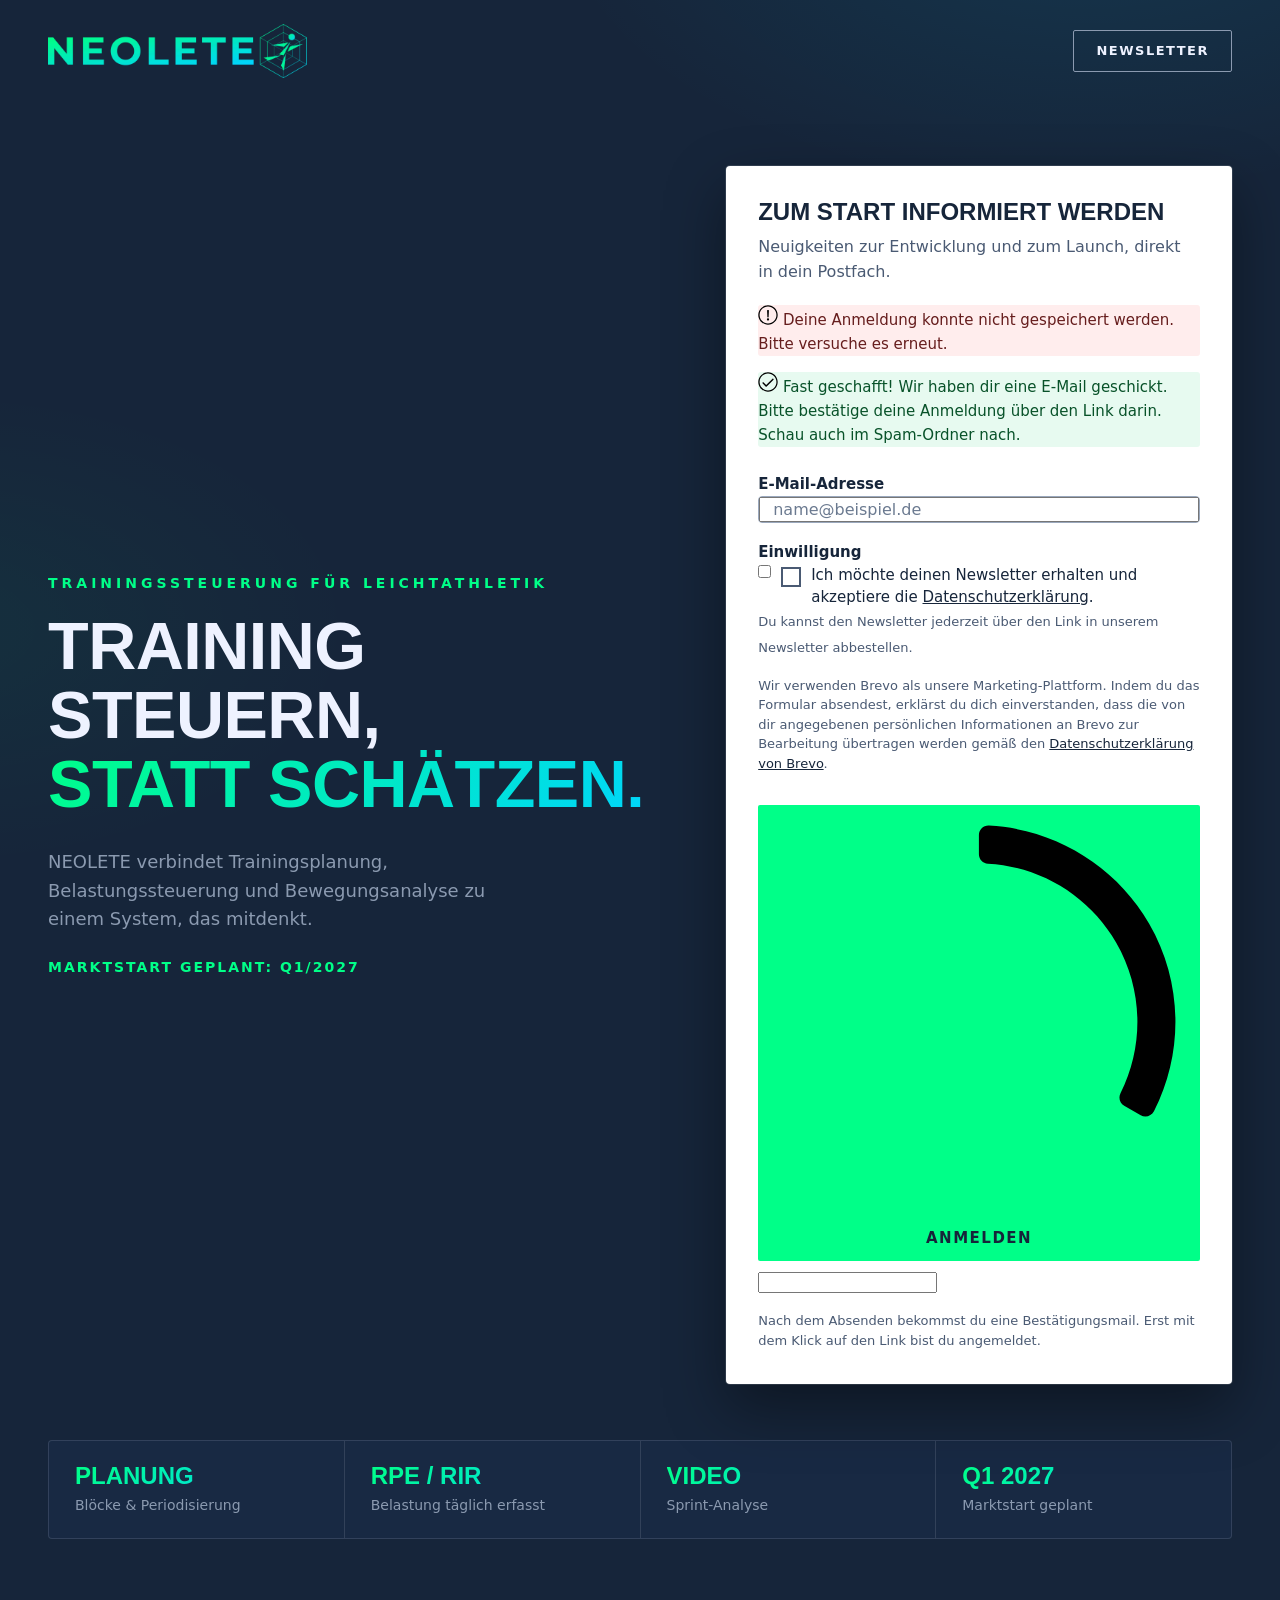
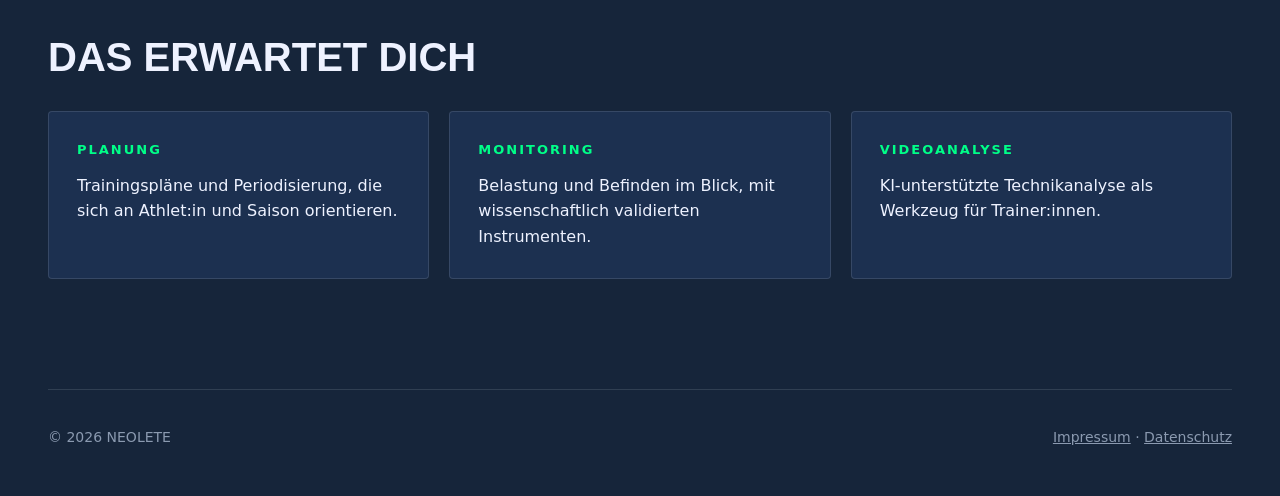
==== index.html @ 00f1e807 "Add files via upload" ====
<!DOCTYPE html>
<html lang="de">
<head>
<meta charset="utf-8">
<meta name="viewport" content="width=device-width, initial-scale=1, viewport-fit=cover">
<title>NEOLETE – Training steuern, statt schätzen</title>
<meta name="description" content="NEOLETE: Trainingssteuerung für Leichtathletik. Planung, Monitoring und Videoanalyse in einem System. Marktstart geplant Q1/2027. Jetzt für den Newsletter eintragen.">
<meta name="theme-color" content="#16253A">
<link rel="icon" type="image/png" href="favicon.png">
<link rel="apple-touch-icon" href="apple-touch-icon.png">
<link rel="preload" href="fonts/montserrat-latin-800-normal.woff2" as="font" type="font/woff2" crossorigin>
<!-- Brevo-Formular-Styles (muss VOR style.css stehen, damit unsere Anpassungen greifen) -->
<link rel="stylesheet" href="https://sibforms.com/forms/end-form/build/sib-styles.css">
<link rel="stylesheet" href="style.css">
</head>
<body>
<nav>
  <a class="logo" href="index.html" aria-label="NEOLETE Startseite"><img src="logo-neolete.png" alt="NEOLETE" width="259" height="54"></a>
  <a class="nav-cta" href="#newsletter">Newsletter</a>
</nav>

<main>
<section class="hero">
  <div>
    <div class="eyebrow">Trainingssteuerung für Leichtathletik</div>
    <h1>Training steuern,<span class="accent">statt schätzen.</span></h1>
    <p class="hero-sub">NEOLETE verbindet Trainingsplanung, Belastungssteuerung und Bewegungsanalyse zu einem System, das mitdenkt.</p>
    <p class="launch">Marktstart geplant: Q1/2027</p>
  </div>

  <div class="signup" id="newsletter">
    <h2>Zum Start informiert werden</h2>
    <p class="sub">Neuigkeiten zur Entwicklung und zum Launch, direkt in dein Postfach.</p>

    <!-- ===== BREVO-FORMULAR ===== -->
    <div class="sib-form">
      <div id="sib-form-container" class="sib-form-container">
        <div id="error-message" class="sib-form-message-panel" style="font-size:15px; text-align:left; color:#661d1d; background-color:#ffeded; border-color:#ff4949; border-radius:3px;">
          <div class="sib-form-message-panel__text sib-form-message-panel__text--center">
            <svg viewBox="0 0 512 512" class="sib-icon sib-notification__icon" aria-hidden="true">
              <path d="M256 40c118.621 0 216 96.075 216 216 0 119.291-96.61 216-216 216-119.244 0-216-96.562-216-216 0-119.203 96.602-216 216-216m0-32C119.043 8 8 119.083 8 256c0 136.997 111.043 248 248 248s248-111.003 248-248C504 119.083 392.957 8 256 8zm-11.49 120h22.979c6.823 0 12.274 5.682 11.99 12.5l-7 168c-.268 6.428-5.556 11.5-11.99 11.5h-8.979c-6.433 0-11.722-5.073-11.99-11.5l-7-168c-.283-6.818 5.167-12.5 11.99-12.5zM256 340c-15.464 0-28 12.536-28 28s12.536 28 28 28 28-12.536 28-28-12.536-28-28-28z" />
            </svg>
            <span class="sib-form-message-panel__inner-text">Deine Anmeldung konnte nicht gespeichert werden. Bitte versuche es erneut.</span>
          </div>
        </div>
        <div></div>
        <div id="success-message" class="sib-form-message-panel" style="font-size:15px; text-align:left; color:#085229; background-color:#e7faf0; border-color:#13ce66; border-radius:3px;">
          <div class="sib-form-message-panel__text sib-form-message-panel__text--center">
            <svg viewBox="0 0 512 512" class="sib-icon sib-notification__icon" aria-hidden="true">
              <path d="M256 8C119.033 8 8 119.033 8 256s111.033 248 248 248 248-111.033 248-248S392.967 8 256 8zm0 464c-118.664 0-216-96.055-216-216 0-118.663 96.055-216 216-216 118.664 0 216 96.055 216 216 0 118.663-96.055 216-216 216zm141.63-274.961L217.15 376.071c-4.705 4.667-12.303 4.637-16.97-.068l-85.878-86.572c-4.667-4.705-4.637-12.303.068-16.97l8.52-8.451c4.705-4.667 12.303-4.637 16.97.068l68.976 69.533 163.441-162.13c4.705-4.667 12.303-4.637 16.97.068l8.451 8.52c4.668 4.705 4.637 12.303-.068 16.97z" />
            </svg>
            <span class="sib-form-message-panel__inner-text">Fast geschafft! Wir haben dir eine E-Mail geschickt. Bitte bestätige deine Anmeldung über den Link darin. Schau auch im Spam-Ordner nach.</span>
          </div>
        </div>
        <div></div>
        <div id="sib-container" class="sib-container--large sib-container--vertical">
          <form id="sib-form" method="POST" action="https://c2e637a5.sibforms.com/serve/[base64]" data-type="subscription">

            <div class="blk">
              <div class="sib-input sib-form-block">
                <div class="form__entry entry_block">
                  <div class="form__label-row">
                    <label class="entry__label" for="EMAIL" data-required="*">E-Mail-Adresse</label>
                    <div class="entry__field">
                      <input class="input" type="text" id="EMAIL" name="EMAIL" autocomplete="email" inputmode="email" value="" placeholder="name@beispiel.de" data-required="true" required />
                    </div>
                  </div>
                  <label class="entry__error entry__error--primary"></label>
                </div>
              </div>
            </div>

            <div class="blk">
              <div class="sib-optin sib-form-block" data-required="true">
                <div class="form__entry entry_mcq">
                  <div class="form__label-row">
                    <label class="entry__label" for="OPT_IN" data-required="*">Einwilligung</label>
                    <div class="entry__choice">
                      <label>
                        <input type="checkbox" class="input_replaced" value="1" id="OPT_IN" name="OPT_IN" required />
                        <span class="checkbox checkbox_tick_positive"></span><span class="optin-text"><p>Ich möchte deinen Newsletter erhalten und akzeptiere die <a href="datenschutz.html" target="_blank" rel="noopener">Datenschutzerklärung</a>.</p></span>
                      </label>
                    </div>
                  </div>
                  <label class="entry__error entry__error--primary"></label>
                  <label class="entry__specification">Du kannst den Newsletter jederzeit über den Link in unserem Newsletter abbestellen.</label>
                </div>
              </div>
            </div>

            <div class="blk">
              <div class="sib-form__declaration">
                <div class="declaration-text">
                  <p>Wir verwenden Brevo als unsere Marketing-Plattform. Indem du das Formular absendest, erklärst du dich einverstanden, dass die von dir angegebenen persönlichen Informationen an Brevo zur Bearbeitung übertragen werden gemäß den <a href="https://www.brevo.com/de/legal/privacypolicy/" target="_blank" rel="nofollow noopener">Datenschutzerklärung von Brevo</a>.</p>
                </div>
              </div>
            </div>

            <div class="blk">
              <div class="sib-captcha sib-form-block">
                <div class="form__entry entry_block">
                  <div class="form__label-row">
                    <script>
                      function handleCaptchaResponse() {
                        var event = new Event('captchaChange');
                        document.getElementById('sib-captcha').dispatchEvent(event);
                        window.grecaptcha = window.turnstile;
                      }
                    </script>
                    <div class="cf-turnstile g-recaptcha" data-sitekey="0x4AAAAAAFOcVAyYK67vVEDe" id="sib-captcha" data-callback="handleCaptchaResponse" data-language="de"></div>
                  </div>
                  <label class="entry__error entry__error--primary"></label>
                </div>
              </div>
            </div>

            <div class="blk">
              <div class="sib-form-block">
                <button class="sib-form-block__button sib-form-block__button-with-loader" form="sib-form" type="submit">
                  <svg class="icon clickable__icon progress-indicator__icon sib-hide-loader-icon" viewBox="0 0 512 512" aria-hidden="true">
                    <path d="M460.116 373.846l-20.823-12.022c-5.541-3.199-7.54-10.159-4.663-15.874 30.137-59.886 28.343-131.652-5.386-189.946-33.641-58.394-94.896-95.833-161.827-99.676C261.028 55.961 256 50.751 256 44.352V20.309c0-6.904 5.808-12.337 12.703-11.982 83.556 4.306 160.163 50.864 202.11 123.677 42.063 72.696 44.079 162.316 6.031 236.832-3.14 6.148-10.75 8.461-16.728 5.01z" />
                  </svg>
                  Anmelden
                </button>
              </div>
            </div>

            <input type="text" name="email_address_check" value="" class="input--hidden">
            <input type="hidden" name="locale" value="de">
          </form>
        </div>
      </div>
    </div>
    <!-- ===== ENDE BREVO ===== -->

    <p class="fine">Nach dem Absenden bekommst du eine Bestätigungsmail. Erst mit dem Klick auf den Link bist du angemeldet.</p>
  </div>
</section>

<section>
  <div class="readouts">
    <div class="readout"><div class="num">Planung</div><div class="lbl">Blöcke &amp; Periodisierung</div></div>
    <div class="readout"><div class="num">RPE / RIR</div><div class="lbl">Belastung täglich erfasst</div></div>
    <div class="readout"><div class="num">Video</div><div class="lbl">Sprint-Analyse</div></div>
    <div class="readout"><div class="num">Q1 2027</div><div class="lbl">Marktstart geplant</div></div>
  </div>
</section>

<section class="features">
  <h2>Das erwartet dich</h2>
  <div class="grid">
    <div class="card"><h3>Planung</h3><p>Trainingspläne und Periodisierung, die sich an Athlet:in und Saison orientieren.</p></div>
    <div class="card"><h3>Monitoring</h3><p>Belastung und Befinden im Blick, mit wissenschaftlich validierten Instrumenten.</p></div>
    <div class="card"><h3>Videoanalyse</h3><p>KI-unterstützte Technikanalyse als Werkzeug für Trainer:innen.</p></div>
  </div>
</section>
</main>

<footer>
  <span>© <span id="y">2026</span> NEOLETE</span>
  <span><a href="impressum.html">Impressum</a> · <a href="datenschutz.html">Datenschutz</a></span>
</footer>

<script>
  try { document.getElementById('y').textContent = new Date().getFullYear(); } catch (e) {}
</script>

<!-- Brevo-Formular: Konfiguration und Skripte (am Seitenende) -->
<script>
  window.REQUIRED_CODE_ERROR_MESSAGE = 'Wähle bitte einen Ländervorwahl aus.';
  window.LOCALE = 'de';
  window.EMAIL_INVALID_MESSAGE = window.SMS_INVALID_MESSAGE = "Die eingegebenen Informationen sind nicht gültig. Bitte überprüfe das Feldformat und versuche es erneut.";
  window.REQUIRED_ERROR_MESSAGE = "Dieses Feld darf nicht leer sein. ";
  window.GENERIC_INVALID_MESSAGE = "Die eingegebenen Informationen sind nicht gültig. Bitte überprüfe das Feldformat und versuche es erneut.";
  window.INVALID_NUMBER = "Die eingegebenen Informationen sind nicht gültig. Bitte überprüfe das Feldformat und versuche es erneut.";
  window.INVALID_DATE = "Bitte gib ein gültiges Datum ein";
  window.REQUIRED_MULTISELECT_MESSAGE = 'Wähle bitte mindestens eine Option aus';
  window.translation = {
    common: {
      selectedList: '{quantity} Liste ausgewählt',
      selectedLists: '{quantity} Listen ausgewählt',
      selectedOption: '{quantity} ausgewählt',
      selectedOptions: '{quantity} ausgewählt',
    }
  };
  var AUTOHIDE = Boolean(0);
</script>
<script defer src="https://sibforms.com/forms/end-form/build/main.js"></script>
<script src="https://challenges.cloudflare.com/turnstile/v0/api.js" async defer></script>
</body>
</html>
---- style.css ----
/* NEOLETE – Marken-CSS (Navy #16253A, Verlauf Grün→Blau, Montserrat + Poppins) */
@font-face{font-family:"Poppins";font-weight:400;font-style:normal;font-display:swap;src:url(fonts/poppins-latin-400-normal.woff2) format("woff2")}
@font-face{font-family:"Poppins";font-weight:500;font-style:normal;font-display:swap;src:url(fonts/poppins-latin-500-normal.woff2) format("woff2")}
@font-face{font-family:"Poppins";font-weight:600;font-style:normal;font-display:swap;src:url(fonts/poppins-latin-600-normal.woff2) format("woff2")}
@font-face{font-family:"Montserrat";font-weight:700;font-style:normal;font-display:swap;src:url(fonts/montserrat-latin-700-normal.woff2) format("woff2")}
@font-face{font-family:"Montserrat";font-weight:800;font-style:normal;font-display:swap;src:url(fonts/montserrat-latin-800-normal.woff2) format("woff2")}

:root{
  --navy:#16253A; --navy-2:#1c3050;
  --green:#00ff88; --blue:#00d4ff;
  --off:#eef2ff; --off-dim:#8b9ab0;
  --line:rgba(238,242,255,.12);
  --grad:linear-gradient(135deg,#00ff88,#00d4ff);
  --body:"Poppins",system-ui,-apple-system,"Segoe UI",Roboto,Arial,sans-serif;
  --head:"Montserrat","Poppins",Arial,sans-serif;
}
*{box-sizing:border-box;margin:0}
html{scroll-behavior:smooth}
body{background:var(--navy);color:var(--off);font-family:var(--body);line-height:1.6;-webkit-font-smoothing:antialiased;
  background-image:radial-gradient(900px 500px at 85% -5%,rgba(0,212,255,.10),transparent 60%),radial-gradient(700px 400px at -5% 30%,rgba(0,255,136,.05),transparent 60%);
  background-repeat:no-repeat}
a{color:var(--blue)}
a:focus-visible,button:focus-visible,input:focus-visible{outline:3px solid var(--blue);outline-offset:3px}

/* NAV */
nav{display:flex;justify-content:space-between;align-items:center;max-width:1280px;margin:0 auto;padding:24px 48px}
.logo{display:flex;align-items:center;text-decoration:none}
.logo img{height:54px;width:auto;display:block}
.nav-cta{color:var(--off);border:1px solid var(--off-dim);padding:10px 22px;font-size:13px;font-weight:600;letter-spacing:1.5px;text-transform:uppercase;border-radius:2px;text-decoration:none;transition:all .25s}
.nav-cta:hover{background:var(--green);border-color:var(--green);color:var(--navy)}

section{max-width:1280px;margin:0 auto;padding:0 48px}
.eyebrow{color:var(--green);font-size:14px;letter-spacing:4px;text-transform:uppercase;font-weight:600;margin-bottom:18px}

/* HERO */
.hero{display:grid;grid-template-columns:1.1fr .9fr;gap:60px;align-items:center;padding-top:64px;padding-bottom:56px}
.hero h1{font-family:var(--head);font-size:clamp(34px,5.2vw,68px);line-height:1.04;font-weight:800;letter-spacing:-.5px;text-transform:uppercase;color:var(--off)}
.hero h1 .accent{display:block;background:var(--grad);-webkit-background-clip:text;background-clip:text;color:transparent}
.hero-sub{margin-top:28px;font-size:18px;line-height:1.6;color:var(--off-dim);max-width:480px}
.launch{margin-top:22px;font-weight:700;letter-spacing:2px;text-transform:uppercase;font-size:14px;color:var(--green)}

/* Anmelde-Karte */
.signup{background:#fff;color:var(--navy);border-radius:4px;padding:32px;box-shadow:0 0 0 1px var(--line),0 24px 60px rgba(0,0,0,.4)}
.signup h2{font-family:var(--head);font-weight:800;text-transform:uppercase;font-size:24px;line-height:1.15;margin-bottom:8px;color:var(--navy)}
.signup .sub{color:#4a5a73;font-size:16px;margin-bottom:20px}
.signup .fine{margin-top:16px;font-size:13px;color:#4a5a73}
.signup .fine a{color:var(--navy)}

/* Readouts */
.readouts{display:flex;border:1px solid var(--line);border-radius:4px;background:rgba(28,48,80,.45);margin-bottom:96px}
.readout{flex:1;padding:22px 26px;border-right:1px solid var(--line)}
.readout:last-child{border-right:0}
.readout .num{font-family:var(--head);font-size:24px;font-weight:800;text-transform:uppercase;line-height:1.1;background:var(--grad);-webkit-background-clip:text;background-clip:text;color:transparent}
.readout .lbl{font-size:14px;color:var(--off-dim);margin-top:4px}

/* Features */
.features h2{font-family:var(--head);font-weight:800;text-transform:uppercase;font-size:clamp(28px,3.6vw,40px);line-height:1.1;margin-bottom:32px}
.grid{display:grid;grid-template-columns:repeat(3,1fr);gap:20px;margin-bottom:110px}
.card{background:var(--navy-2);border:1px solid var(--line);border-radius:4px;padding:28px}
.card h3{font-size:13px;letter-spacing:2px;text-transform:uppercase;color:var(--green);margin-bottom:12px}
.card p{color:var(--off);font-size:16px}

footer{border-top:1px solid var(--line);width:calc(100% - 96px);max-width:1184px;margin:0 auto;padding:36px 0 48px;display:flex;justify-content:space-between;gap:20px;flex-wrap:wrap;color:var(--off-dim);font-size:14px}
footer a{color:var(--off-dim)}

/* Rechtstexte */
.legal{max-width:820px;padding-top:32px;padding-bottom:96px}
.legal h1{font-family:var(--head);font-weight:800;text-transform:uppercase;font-size:36px;margin-bottom:20px}
.legal h2{font-size:14px;letter-spacing:2px;text-transform:uppercase;color:var(--green);margin:36px 0 10px}
.legal p{margin-bottom:12px}
.todo{background:#fff3a3;color:#222;padding:0 4px;border-radius:2px}

@media(max-width:900px){
  nav{padding:18px 22px}
  .logo img{height:40px}
  section{padding:0 24px}
  .hero{grid-template-columns:1fr;gap:40px;padding-top:32px}
  .readouts{display:grid;grid-template-columns:1fr 1fr;margin-bottom:64px}
  .readout{border-bottom:1px solid var(--line);padding:18px 18px}
  .readout:nth-child(2n){border-right:0}
  .readout:nth-child(n+3){border-bottom:0}
  .readout .num{font-size:20px}
  .grid{grid-template-columns:1fr;margin-bottom:72px}
  footer{width:calc(100% - 48px);padding:28px 0 40px}
}
@media(prefers-reduced-motion:reduce){html{scroll-behavior:auto}}

/* ===== Brevo-Formular in der Anmelde-Karte ===== */
.signup .sib-form{background:transparent!important;padding:0!important;margin:0!important;text-align:left!important;font-family:var(--body)!important;background-attachment:scroll!important}
.signup .sib-form *{font-family:var(--body)}
.signup #sib-container{background:transparent!important;border:0!important;padding:0!important;margin:0!important;max-width:100%!important;display:block!important;width:100%}
.signup .blk{padding:8px 0}
.signup .sib-form-block{padding:0!important}
.signup .entry__label{font-size:15px;font-weight:600;color:var(--navy);margin-bottom:6px}
.signup .entry__field{display:flex;width:100%;max-width:100%;border:1px solid #9aa8bd;border-radius:4px;background:#fff}
.signup .entry__field .input{flex:1;width:auto;font-size:16px;color:var(--navy);padding-left:12px;padding-right:12px}
.signup .entry__field:focus-within{box-shadow:0 0 0 3px rgba(0,212,255,.35);border-color:#00a3c4}
.signup .sib-form ::placeholder{color:#6b7a90!important;opacity:1}
.signup .entry__specification{font-size:13px;color:#4a5a73;margin-top:8px}
.signup .entry__error{font-size:14px;color:#b3261e}
.signup .entry__choice{padding-left:0;text-indent:0;font-size:15px;color:var(--navy)}
.signup .entry__choice label{display:flex!important;gap:10px;align-items:flex-start;cursor:pointer}
.signup .entry__choice .checkbox{flex:0 0 auto;width:20px;height:20px;margin-top:2px;border:2px solid #4a5a73}
.signup .entry__choice .optin-text p{margin:0;line-height:1.45}
.signup .input_replaced:checked+.checkbox_tick_positive{background:#00c46a;border-color:#00c46a}
.signup .input_replaced:focus-visible+.checkbox{box-shadow:0 0 0 3px rgba(0,212,255,.5)}
.signup .sib-form__declaration{padding:0!important;display:block}
.signup .declaration-text p{font-size:13px;line-height:1.5;color:#4a5a73}
.signup .sib-form-container a{color:var(--navy)!important;text-decoration:underline}
.signup .sib-form-block__button{width:100%;text-align:center;font-size:15px;font-weight:700;letter-spacing:1.5px;text-transform:uppercase;color:var(--navy);background:var(--green);border:0;border-radius:2px;padding:14px 18px;cursor:pointer;transition:filter .2s,transform .2s}
.signup .sib-form-block__button:hover{filter:brightness(.94);transform:translateY(-1px)}
.signup .sib-form-message-panel{max-width:100%;margin-bottom:16px}
.signup .sib-notification__icon{width:20px;height:20px}
@media(max-width:480px){.signup{padding:22px 18px}}
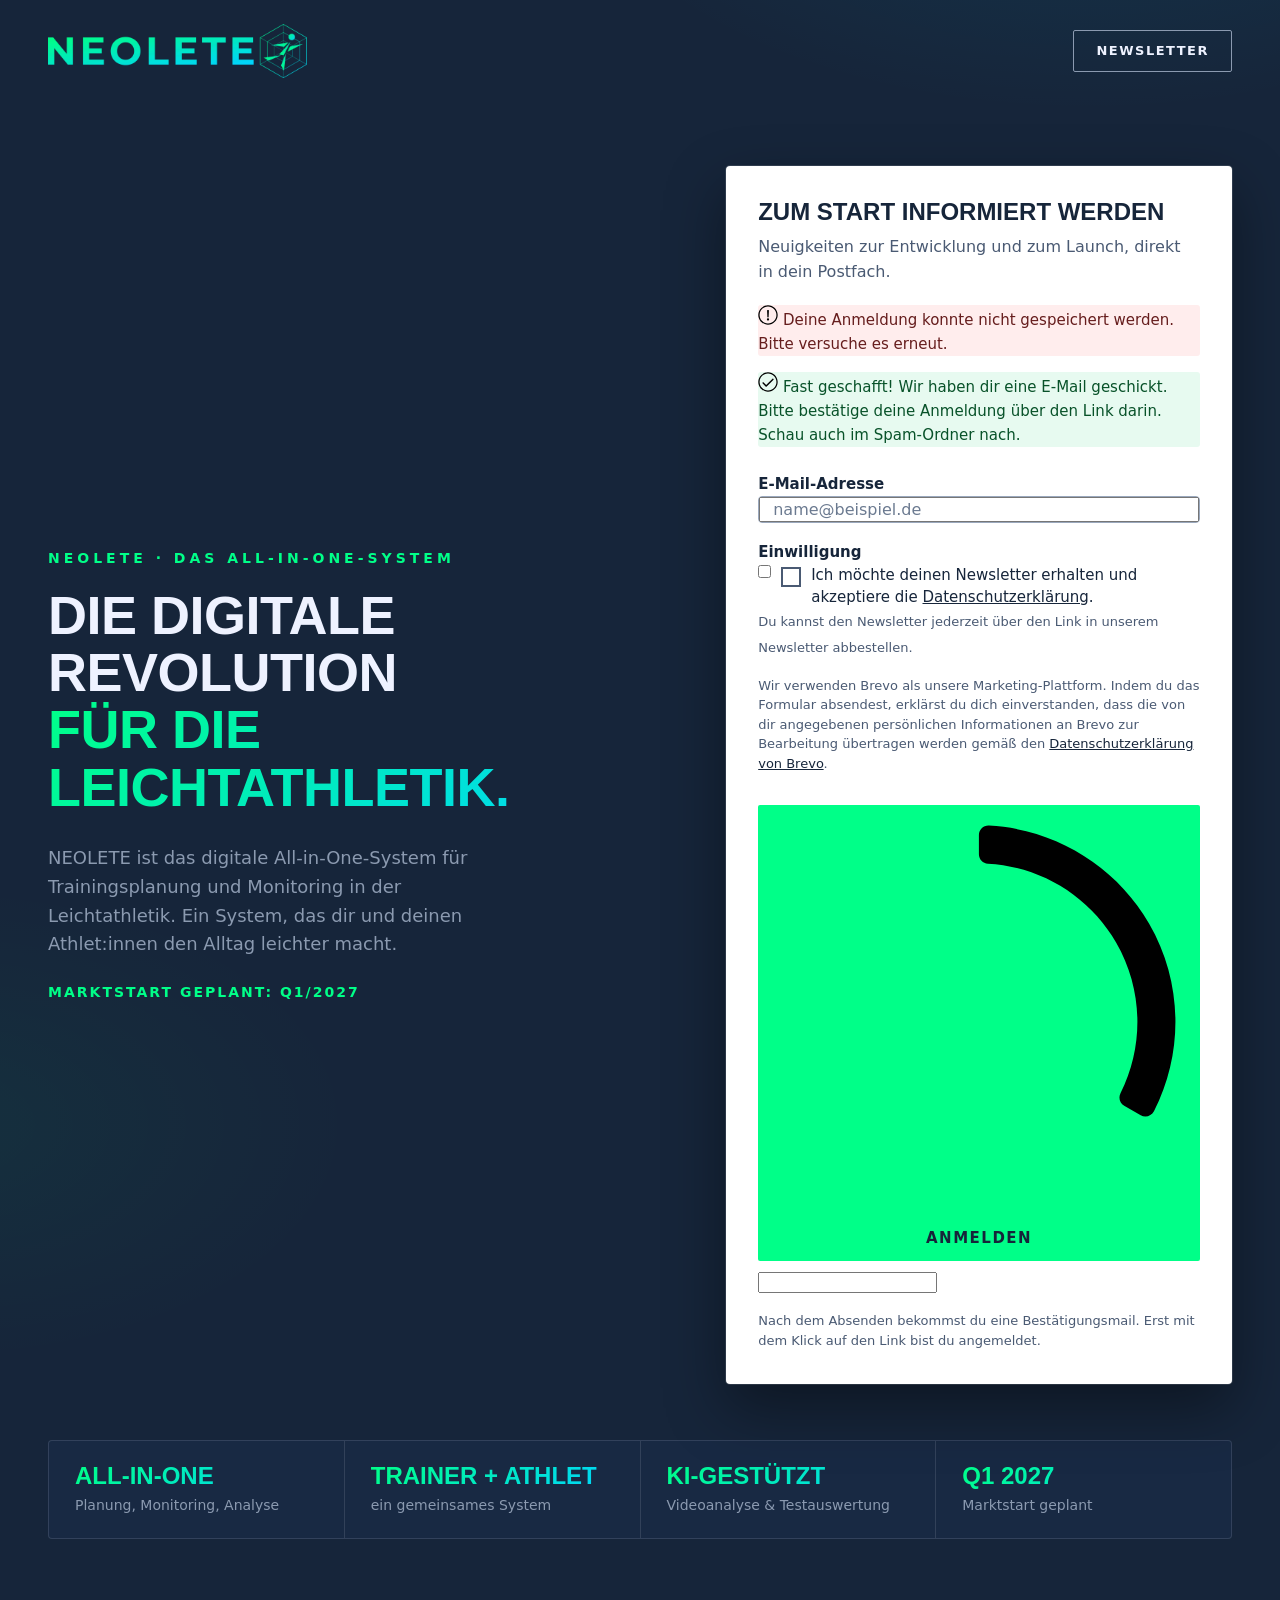
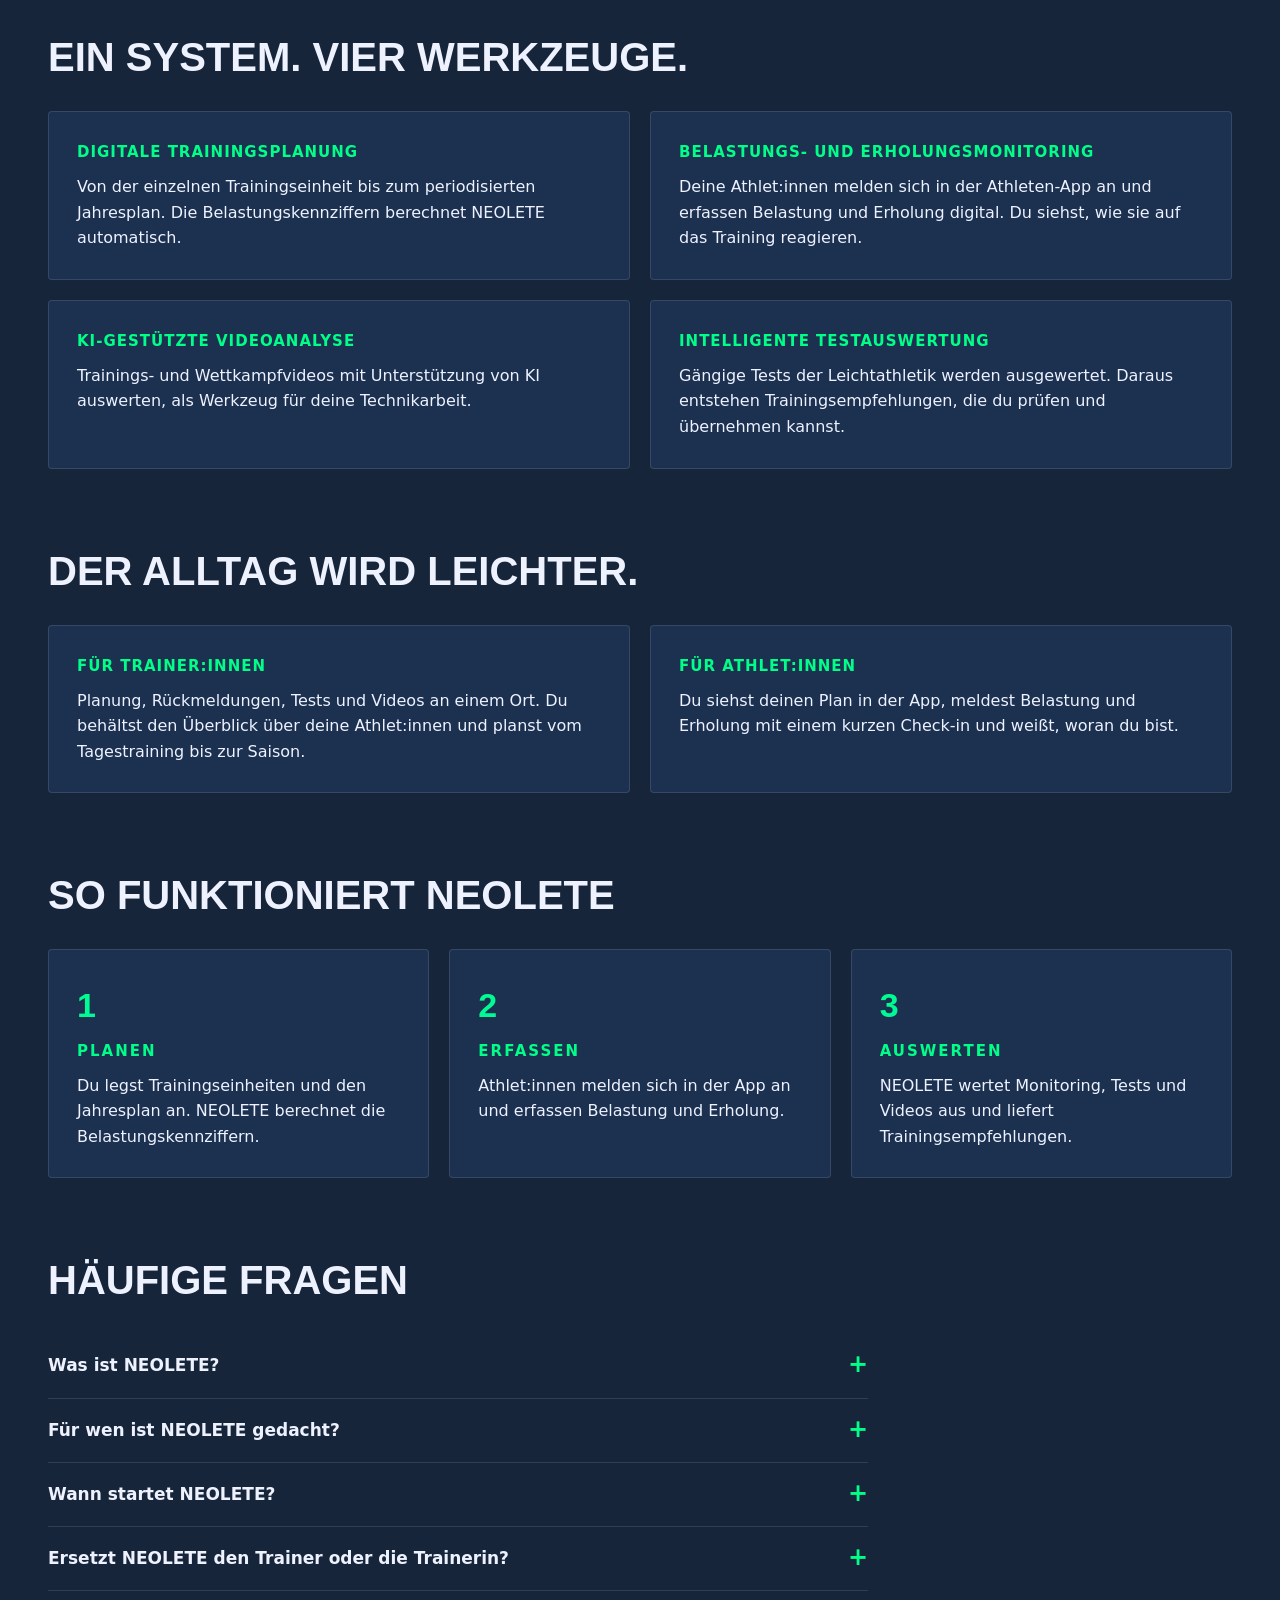
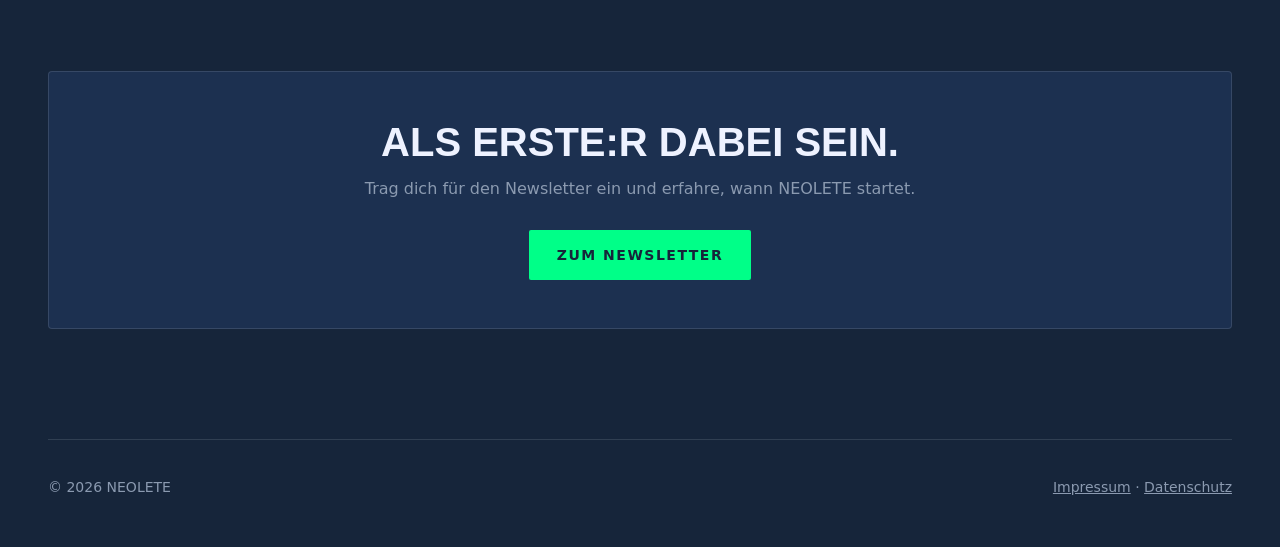
==== commit 78ed3494: "Add files via upload" ====
--- a/index.html
+++ b/index.html
@@ -3,9 +3,27 @@
 <head>
 <meta charset="utf-8">
 <meta name="viewport" content="width=device-width, initial-scale=1, viewport-fit=cover">
-<title>NEOLETE – Training steuern, statt schätzen</title>
-<meta name="description" content="NEOLETE: Trainingssteuerung für Leichtathletik. Planung, Monitoring und Videoanalyse in einem System. Marktstart geplant Q1/2027. Jetzt für den Newsletter eintragen.">
+<title>NEOLETE | Digitale Trainingsplanung für die Leichtathletik</title>
+<meta name="description" content="Digitale Trainingsplanung, Belastungsmonitoring per Athleten-App und KI-Videoanalyse in einem System für die Leichtathletik. Start geplant Q1/2027.">
+<meta name="robots" content="index, follow">
+<link rel="canonical" href="https://neolete.app/">
 <meta name="theme-color" content="#16253A">
+<meta property="og:type" content="website">
+<meta property="og:locale" content="de_DE">
+<meta property="og:site_name" content="NEOLETE">
+<meta property="og:title" content="NEOLETE: Die digitale Revolution für die Leichtathletik">
+<meta property="og:description" content="Das digitale All-in-One-System für Planung und Monitoring. Ein System, das dir und deinen Athlet:innen den Alltag leichter macht.">
+<meta property="og:url" content="https://neolete.app/">
+<meta property="og:image" content="https://neolete.app/og-image.png">
+<meta property="og:image:width" content="1200">
+<meta property="og:image:height" content="630">
+<meta property="og:image:alt" content="NEOLETE: Die digitale Revolution für die Leichtathletik">
+<meta name="twitter:card" content="summary_large_image">
+<meta name="twitter:title" content="NEOLETE: Die digitale Revolution für die Leichtathletik">
+<meta name="twitter:description" content="Digitale Trainingsplanung, Belastungsmonitoring und KI-Videoanalyse in einem System.">
+<meta name="twitter:image" content="https://neolete.app/og-image.png">
+<script type="application/ld+json">{"@context": "https://schema.org", "@graph": [{"@type": "Organization", "@id": "https://neolete.app/#org", "name": "NEOLETE", "url": "https://neolete.app/", "logo": "https://neolete.app/logo-neolete.png"}, {"@type": "WebSite", "@id": "https://neolete.app/#website", "url": "https://neolete.app/", "name": "NEOLETE", "inLanguage": "de-DE", "publisher": {"@id": "https://neolete.app/#org"}}]}</script>
+<script type="application/ld+json">{"@context": "https://schema.org", "@type": "FAQPage", "mainEntity": [{"@type": "Question", "name": "Was ist NEOLETE?", "acceptedAnswer": {"@type": "Answer", "text": "NEOLETE ist ein digitales All-in-One-System für die Leichtathletik. Es verbindet Trainingsplanung vom Einzeltraining bis zum Jahresplan, Belastungs- und Erholungsmonitoring über eine Athleten-App, KI-gestützte Videoanalyse und die Auswertung gängiger Tests."}}, {"@type": "Question", "name": "Für wen ist NEOLETE gedacht?", "acceptedAnswer": {"@type": "Answer", "text": "Für Trainer:innen und Athlet:innen in der Leichtathletik, die Planung, Monitoring und Analyse in einem System bündeln möchten."}}, {"@type": "Question", "name": "Wann startet NEOLETE?", "acceptedAnswer": {"@type": "Answer", "text": "Der Marktstart ist für das erste Quartal 2027 geplant. Über den Newsletter erfährst du als Erste:r, wenn es losgeht."}}, {"@type": "Question", "name": "Ersetzt NEOLETE den Trainer oder die Trainerin?", "acceptedAnswer": {"@type": "Answer", "text": "Nein. NEOLETE unterstützt Trainer:innen mit Berechnungen, Auswertungen und Empfehlungen. Die Entscheidungen bleiben beim Trainerteam."}}]}</script>
 <link rel="icon" type="image/png" href="favicon.png">
 <link rel="apple-touch-icon" href="apple-touch-icon.png">
 <link rel="preload" href="fonts/montserrat-latin-800-normal.woff2" as="font" type="font/woff2" crossorigin>
@@ -22,9 +40,9 @@
 <main>
 <section class="hero">
   <div>
-    <div class="eyebrow">Trainingssteuerung für Leichtathletik</div>
-    <h1>Training steuern,<span class="accent">statt schätzen.</span></h1>
-    <p class="hero-sub">NEOLETE verbindet Trainingsplanung, Belastungssteuerung und Bewegungsanalyse zu einem System, das mitdenkt.</p>
+    <div class="eyebrow">NEOLETE &middot; Das All-in-One-System</div>
+    <h1>Die digitale Revolution<span class="accent">für die Leichtathletik.</span></h1>
+    <p class="hero-sub">NEOLETE ist das digitale All-in-One-System für Trainingsplanung und Monitoring in der Leichtathletik. Ein System, das dir und deinen Athlet:innen den Alltag leichter macht.</p>
     <p class="launch">Marktstart geplant: Q1/2027</p>
   </div>
 
@@ -139,19 +157,55 @@
 
 <section>
   <div class="readouts">
-    <div class="readout"><div class="num">Planung</div><div class="lbl">Blöcke &amp; Periodisierung</div></div>
-    <div class="readout"><div class="num">RPE / RIR</div><div class="lbl">Belastung täglich erfasst</div></div>
-    <div class="readout"><div class="num">Video</div><div class="lbl">Sprint-Analyse</div></div>
+    <div class="readout"><div class="num">All-in-One</div><div class="lbl">Planung, Monitoring, Analyse</div></div>
+    <div class="readout"><div class="num">Trainer + Athlet</div><div class="lbl">ein gemeinsames System</div></div>
+    <div class="readout"><div class="num">KI-gestützt</div><div class="lbl">Videoanalyse &amp; Testauswertung</div></div>
     <div class="readout"><div class="num">Q1 2027</div><div class="lbl">Marktstart geplant</div></div>
   </div>
 </section>
 
+<section class="features" id="funktionen">
+  <h2>Ein System. Vier Werkzeuge.</h2>
+  <div class="grid grid-2">
+    <article class="card"><h3>Digitale Trainingsplanung</h3><p>Von der einzelnen Trainingseinheit bis zum periodisierten Jahresplan. Die Belastungskennziffern berechnet NEOLETE automatisch.</p></article>
+    <article class="card"><h3>Belastungs- und Erholungsmonitoring</h3><p>Deine Athlet:innen melden sich in der Athleten-App an und erfassen Belastung und Erholung digital. Du siehst, wie sie auf das Training reagieren.</p></article>
+    <article class="card"><h3>KI-gestützte Videoanalyse</h3><p>Trainings- und Wettkampfvideos mit Unterstützung von KI auswerten, als Werkzeug für deine Technikarbeit.</p></article>
+    <article class="card"><h3>Intelligente Testauswertung</h3><p>Gängige Tests der Leichtathletik werden ausgewertet. Daraus entstehen Trainingsempfehlungen, die du prüfen und übernehmen kannst.</p></article>
+  </div>
+</section>
+
 <section class="features">
-  <h2>Das erwartet dich</h2>
-  <div class="grid">
-    <div class="card"><h3>Planung</h3><p>Trainingspläne und Periodisierung, die sich an Athlet:in und Saison orientieren.</p></div>
-    <div class="card"><h3>Monitoring</h3><p>Belastung und Befinden im Blick, mit wissenschaftlich validierten Instrumenten.</p></div>
-    <div class="card"><h3>Videoanalyse</h3><p>KI-unterstützte Technikanalyse als Werkzeug für Trainer:innen.</p></div>
+  <h2>Der Alltag wird leichter.</h2>
+  <div class="grid grid-2">
+    <article class="card"><h3>Für Trainer:innen</h3><p>Planung, Rückmeldungen, Tests und Videos an einem Ort. Du behältst den Überblick über deine Athlet:innen und planst vom Tagestraining bis zur Saison.</p></article>
+    <article class="card"><h3>Für Athlet:innen</h3><p>Du siehst deinen Plan in der App, meldest Belastung und Erholung mit einem kurzen Check-in und weißt, woran du bist.</p></article>
+  </div>
+</section>
+
+<section class="features">
+  <h2>So funktioniert NEOLETE</h2>
+  <ol class="steps">
+    <li><h3>Planen</h3><p>Du legst Trainingseinheiten und den Jahresplan an. NEOLETE berechnet die Belastungskennziffern.</p></li>
+    <li><h3>Erfassen</h3><p>Athlet:innen melden sich in der App an und erfassen Belastung und Erholung.</p></li>
+    <li><h3>Auswerten</h3><p>NEOLETE wertet Monitoring, Tests und Videos aus und liefert Trainingsempfehlungen.</p></li>
+  </ol>
+</section>
+
+<section class="features" id="faq">
+  <h2>Häufige Fragen</h2>
+  <div class="faq">
+    <details><summary>Was ist NEOLETE?</summary><p>NEOLETE ist ein digitales All-in-One-System für die Leichtathletik. Es verbindet Trainingsplanung vom Einzeltraining bis zum Jahresplan, Belastungs- und Erholungsmonitoring über eine Athleten-App, KI-gestützte Videoanalyse und die Auswertung gängiger Tests.</p></details>
+    <details><summary>Für wen ist NEOLETE gedacht?</summary><p>Für Trainer:innen und Athlet:innen in der Leichtathletik, die Planung, Monitoring und Analyse in einem System bündeln möchten.</p></details>
+    <details><summary>Wann startet NEOLETE?</summary><p>Der Marktstart ist für das erste Quartal 2027 geplant. Über den Newsletter erfährst du als Erste:r, wenn es losgeht.</p></details>
+    <details><summary>Ersetzt NEOLETE den Trainer oder die Trainerin?</summary><p>Nein. NEOLETE unterstützt Trainer:innen mit Berechnungen, Auswertungen und Empfehlungen. Die Entscheidungen bleiben beim Trainerteam.</p></details>
+  </div>
+</section>
+
+<section class="features">
+  <div class="cta-band">
+    <h2>Als Erste:r dabei sein.</h2>
+    <p>Trag dich für den Newsletter ein und erfahre, wann NEOLETE startet.</p>
+    <a class="cta-btn" href="#newsletter">Zum Newsletter</a>
   </div>
 </section>
 </main>
--- a/style.css
+++ b/style.css
@@ -34,7 +34,7 @@
 
 /* HERO */
 .hero{display:grid;grid-template-columns:1.1fr .9fr;gap:60px;align-items:center;padding-top:64px;padding-bottom:56px}
-.hero h1{font-family:var(--head);font-size:clamp(34px,5.2vw,68px);line-height:1.04;font-weight:800;letter-spacing:-.5px;text-transform:uppercase;color:var(--off)}
+.hero h1{font-family:var(--head);font-size:clamp(30px,4.3vw,54px);line-height:1.06;font-weight:800;letter-spacing:-.5px;text-transform:uppercase;color:var(--off);overflow-wrap:anywhere}
 .hero h1 .accent{display:block;background:var(--grad);-webkit-background-clip:text;background-clip:text;color:transparent}
 .hero-sub{margin-top:28px;font-size:18px;line-height:1.6;color:var(--off-dim);max-width:480px}
 .launch{margin-top:22px;font-weight:700;letter-spacing:2px;text-transform:uppercase;font-size:14px;color:var(--green)}
@@ -112,3 +112,36 @@
 .signup .sib-form-message-panel{max-width:100%;margin-bottom:16px}
 .signup .sib-notification__icon{width:20px;height:20px}
 @media(max-width:480px){.signup{padding:22px 18px}}
+
+/* ===== Bestätigungsseite ===== */
+.thanks{padding-top:72px;padding-bottom:120px;max-width:1280px}
+.thanks h1{font-family:var(--head);font-size:clamp(34px,5.2vw,68px);line-height:1.04;font-weight:800;letter-spacing:-.5px;text-transform:uppercase;margin-bottom:8px}
+.thanks h1 .accent{display:block;background:var(--grad);-webkit-background-clip:text;background-clip:text;color:transparent}
+.thanks .hero-sub{margin-top:20px}
+.thanks p:last-child{margin-top:36px}
+
+/* ===== Inhalte (SEO-Überarbeitung) ===== */
+.grid.grid-2{grid-template-columns:repeat(2,1fr);margin-bottom:80px}
+.card h3{font-size:15px;letter-spacing:1px;margin-bottom:10px}
+.steps{list-style:none;padding:0;display:grid;grid-template-columns:repeat(3,1fr);gap:20px;counter-reset:s;margin-bottom:80px}
+.steps li{background:var(--navy-2);border:1px solid var(--line);border-radius:4px;padding:28px;counter-increment:s}
+.steps li::before{content:counter(s);font-family:var(--head);font-weight:800;font-size:34px;background:var(--grad);-webkit-background-clip:text;background-clip:text;color:transparent;display:block;margin-bottom:6px}
+.steps h3{font-size:15px;letter-spacing:2px;text-transform:uppercase;color:var(--green);margin-bottom:10px}
+.faq{margin-bottom:80px;max-width:820px}
+.faq details{border-bottom:1px solid var(--line);padding:18px 0}
+.faq summary{cursor:pointer;font-weight:600;font-size:17px;list-style:none;display:flex;justify-content:space-between;gap:16px}
+.faq summary::-webkit-details-marker{display:none}
+.faq summary::after{content:"+";color:var(--green);font-size:24px;line-height:1}
+.faq details[open] summary::after{content:"–"}
+.faq details p{margin-top:12px;color:var(--off-dim);font-size:16px}
+.cta-band{background:var(--navy-2);border:1px solid var(--line);border-radius:4px;padding:48px 32px;text-align:center;margin-bottom:110px}
+.cta-band h2{margin-bottom:12px}
+.cta-band p{color:var(--off-dim);margin-bottom:28px}
+.cta-btn{display:inline-block;background:var(--green);color:var(--navy);font-weight:700;letter-spacing:1.5px;text-transform:uppercase;font-size:14px;padding:14px 28px;border-radius:2px;text-decoration:none}
+.cta-btn:hover{filter:brightness(.94)}
+@media(max-width:900px){
+  .grid.grid-2{grid-template-columns:1fr;margin-bottom:56px}
+  .steps{grid-template-columns:1fr;margin-bottom:56px}
+  .faq{margin-bottom:56px}
+  .cta-band{margin-bottom:72px;padding:36px 20px}
+}
